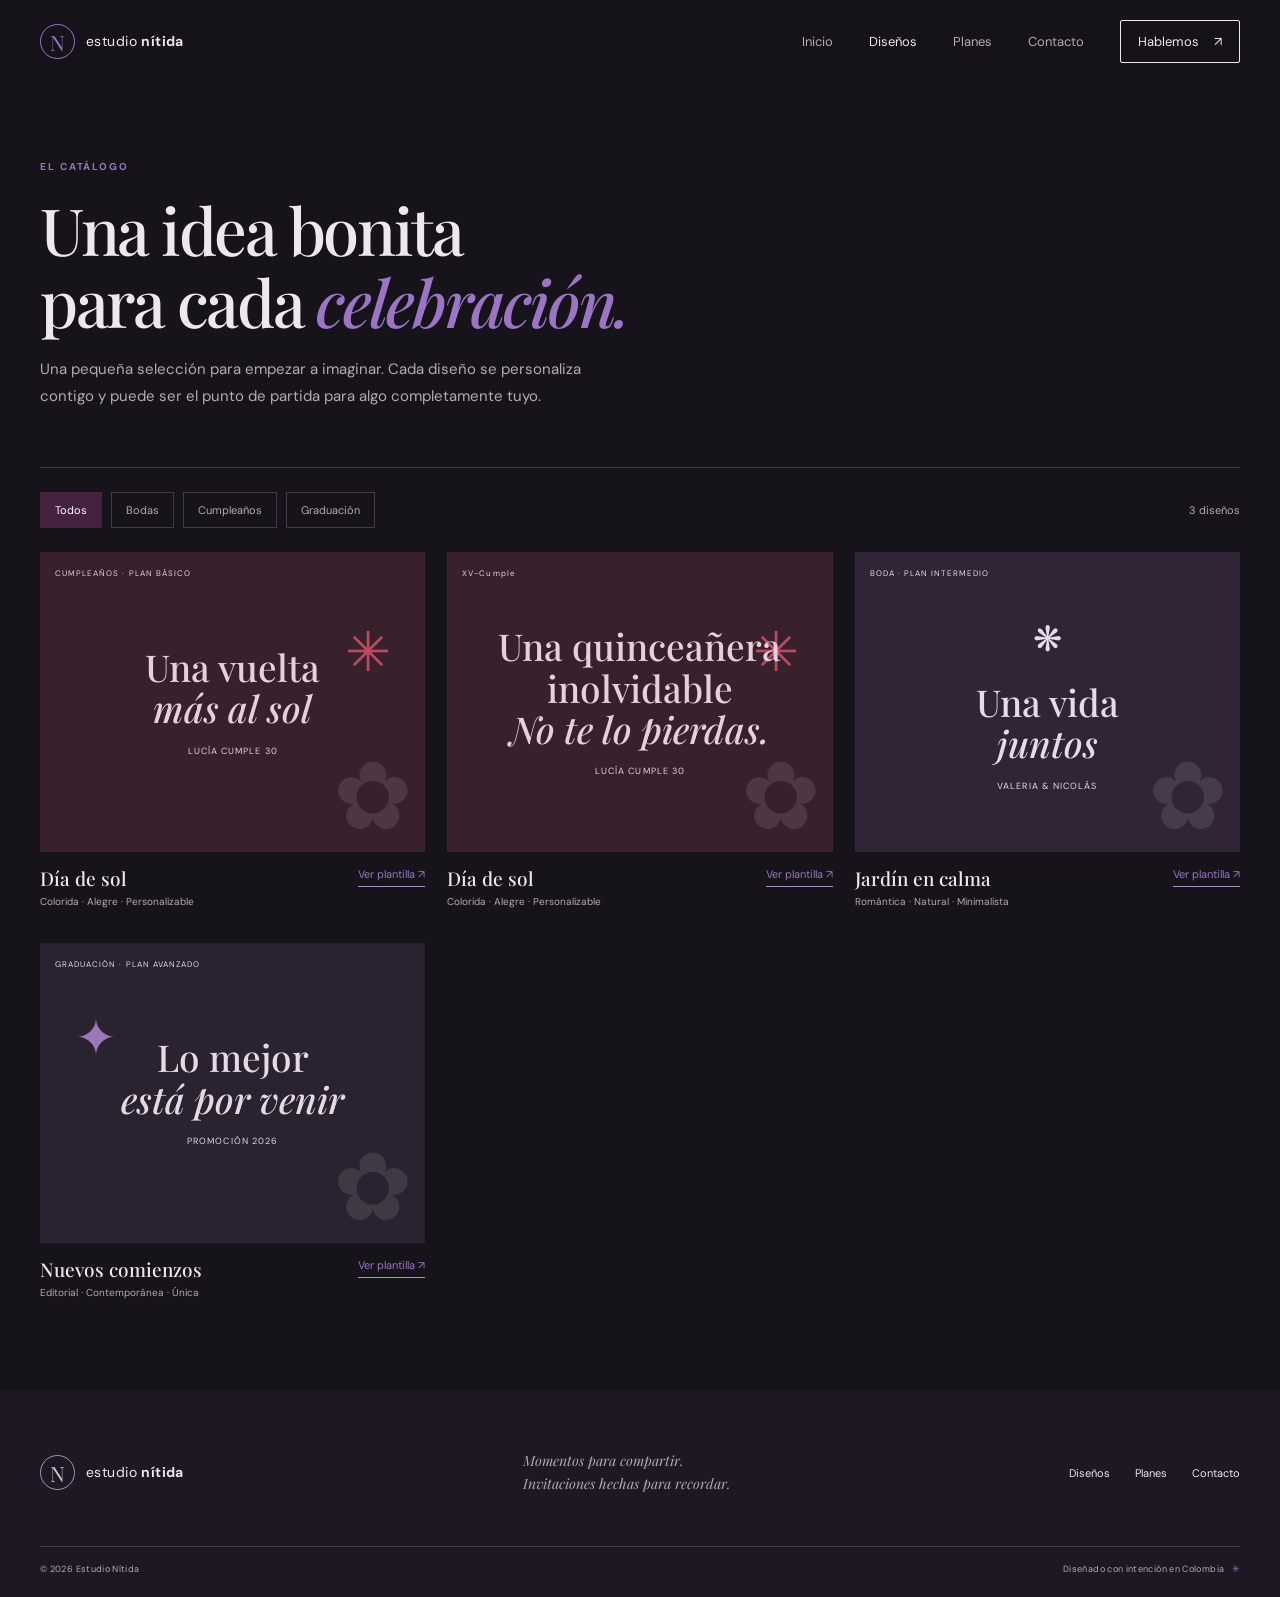
==== pages/catalogo.html @ 379abcd2 "gitignre" ====
<!doctype html>
<html lang="es">
  <head>
    <meta charset="utf-8" />
    <meta name="viewport" content="width=device-width, initial-scale=1" />
    <meta
      name="description"
      content="Explora invitaciones digitales de boda, cumpleaños y graduación."
    />
    <title>Diseños — Estudio Nítida</title>
    <link rel="preconnect" href="https://fonts.googleapis.com" />
    <link rel="preconnect" href="https://fonts.gstatic.com" crossorigin />
    <link
      href="https://fonts.googleapis.com/css2?family=DM+Sans:wght@400;500;600;700&family=Playfair+Display:ital,wght@0,500;0,600;0,700;1,500&display=swap"
      rel="stylesheet"
    />
    <link rel="stylesheet" href="../css/main.css" />
    <link rel="stylesheet" href="../css/components.css" />
    <link rel="stylesheet" href="../css/responsive.css" />
  </head>
  <body>
    <header class="site-header">
      <a class="brand" href="../index.html"
        ><span class="brand-mark">N</span><span>estudio <b>nítida</b></span></a
      >
      <button class="menu-toggle" aria-expanded="false" aria-label="Abrir menú">
        <span></span><span></span>
      </button>
      <nav class="main-nav" aria-label="Navegación principal">
        <a href="../index.html">Inicio</a
        ><a class="active" href="catalogo.html">Diseños</a>
        <a href="servicios.html">Planes</a><a href="contacto.html">Contacto</a>
        <a class="nav-cta" href="contacto.html">Hablemos <span>↗</span></a>
      </nav>
    </header>
    <main class="inner-page">
      <section class="wrap page-hero">
        <p class="eyebrow">EL CATÁLOGO</p>
        <h1>Una idea bonita<br />para cada <em>celebración.</em></h1>
        <p>
          Una pequeña selección para empezar a imaginar. Cada diseño se
          personaliza contigo y puede ser el punto de partida para algo
          completamente tuyo.
        </p>
      </section>
      <section class="wrap">
        <div class="catalog-toolbar">
          <div
            class="filter-list"
            role="group"
            aria-label="Filtrar por tipo de evento"
          >
            <button class="filter-button" data-filter="all" aria-pressed="true">
              Todos
            </button>
            <button
              class="filter-button"
              data-filter="boda"
              aria-pressed="false"
            >
              Bodas
            </button>
            <button
              class="filter-button"
              data-filter="cumpleanos"
              aria-pressed="false"
            >
              Cumpleaños
            </button>
            <button
              class="filter-button"
              data-filter="graduacion"
              aria-pressed="false"
            >
              Graduación
            </button>
          </div>
          <span class="catalog-count" aria-live="polite">3 diseños</span>
        </div>
        <!-- El catálogo contiene una plantilla de referencia para cada plan. -->
        <div class="catalog-grid">
          <article class="catalog-item" data-category="cumpleanos">
            <div class="catalog-art birthday">
              <span class="catalog-label">CUMPLEAÑOS · PLAN BÁSICO</span
              ><span class="birthday-sun">✳</span
              ><strong>Una vuelta<br /><em>más al sol</em></strong
              ><small>LUCÍA CUMPLE 30</small>
            </div>
            <div class="catalog-info">
              <div>
                <h2>Día de sol</h2>
                <p>Colorida · Alegre · Personalizable</p>
              </div>
              <a href="../templates/basic/birthday-01/">Ver plantilla ↗</a>
            </div>
          </article>
          <article class="catalog-item" data-category="cumpleanos">
            <div class="catalog-art birthday">
              <span class="catalog-label"> XV-Cumple </span>
              <span class="birthday-sun">✳</span>
              <strong>Una quinceañera inolvidable<br /><em>No te lo pierdas.</em></strong
              ><small>LUCÍA CUMPLE 30</small>
            </div>
            <div class="catalog-info">
              <div>
                <h2>Día de sol</h2>
                <p>Colorida · Alegre · Personalizable</p>
              </div>
              <a href="../templates/intermediate/XV-cumple/invitacion.html">Ver plantilla ↗</a>
            </div>
          </article>
          <article class="catalog-item" data-category="boda">
            <div class="catalog-art wedding">
              <span class="catalog-label">BODA · PLAN INTERMEDIO</span
              ><span class="mini-wreath">❋</span
              ><strong>Una vida<br /><em>juntos</em></strong
              ><small>VALERIA &amp; NICOLÁS</small>
            </div>
            <div class="catalog-info">
              <div>
                <h2>Jardín en calma</h2>
                <p>Romántica · Natural · Minimalista</p>
              </div>
              <a href="../templates/intermediate/wedding-01/"
                >Ver plantilla ↗</a
              >
            </div>
          </article>
          <article class="catalog-item" data-category="graduacion">
            <div class="catalog-art graduation">
              <span class="catalog-label">GRADUACIÓN · PLAN AVANZADO</span
              ><span class="grad-star">✦</span
              ><strong>Lo mejor<br /><em>está por venir</em></strong
              ><small>PROMOCIÓN 2026</small>
            </div>
            <div class="catalog-info">
              <div>
                <h2>Nuevos comienzos</h2>
                <p>Editorial · Contemporánea · Única</p>
              </div>
              <a href="../templates/advanced/graduation-01/">Ver plantilla ↗</a>
            </div>
          </article>
        </div>
      </section>
    </main>
    <footer class="site-footer">
      <div class="wrap footer-top">
        <a class="brand brand-footer" href="../index.html"
          ><span class="brand-mark">N</span
          ><span>estudio <b>nítida</b></span></a
        >
        <p>Momentos para compartir.<br />Invitaciones hechas para recordar.</p>
        <div class="footer-links">
          <a href="catalogo.html">Diseños</a><a href="servicios.html">Planes</a
          ><a href="contacto.html">Contacto</a>
        </div>
      </div>
      <div class="wrap footer-bottom">
        <span>© 2026 Estudio Nítida</span
        ><span>Diseñado con intención en Colombia <i>✳</i></span>
      </div>
    </footer>
    <script src="../js/main.js"></script>
    <script src="../js/catalog.js"></script>
  </body>
</html>
---- css/main.css ----
/* Tema base: fondos oscuros con acentos violetas y rojos. */
@import url("https://fonts.googleapis.com/css2?family=DM+Sans:wght@400;500;600;700&family=Playfair+Display:ital,wght@0,500;0,600;0,700;1,500;1,600&display=swap");
:root {
  --ink: #eee7ed;
  --muted: #b4a9b5;
  --paper: #17131b;
  --white: #27212b;
  --violet: #9b75c3;
  --plum: #45233e;
  --sage: #302536;
  --line: #463847;
  --rose: #c95b6b;
  --serif: "Playfair Display", Georgia, serif;
  --sans: "DM Sans", Arial, sans-serif;
  --wide: 1200px;
  scrollbar-color: var(--violet) var(--paper);
  scrollbar-width: thin;
}
/* Barra de desplazamiento coordinada con la identidad oscura de la página. */
::-webkit-scrollbar {
  width: 11px;
}
::-webkit-scrollbar-track {
  background: var(--paper);
}
::-webkit-scrollbar-thumb {
  background: linear-gradient(180deg, var(--violet), var(--rose));
  border: 3px solid var(--paper);
  border-radius: 10px;
}
::-webkit-scrollbar-thumb:hover {
  background: var(--rose);
}
* {
  box-sizing: border-box;
}
html {
  scroll-behavior: smooth;
}
body {
  margin: 0;
  background: var(--paper);
  color: var(--ink);
  font-family: var(--sans);
  font-size: 15px;
  line-height: 1.65;
}
a {
  color: inherit;
  text-decoration: none;
}
button,
input,
select,
textarea {
  font: inherit;
}
.wrap {
  width: min(var(--wide), calc(100% - 64px));
  margin-inline: auto;
}
.site-header {
  height: 84px;
  padding: 0 max(32px, calc((100vw - var(--wide)) / 2));
  display: flex;
  align-items: center;
  justify-content: space-between;
  border-bottom: 1px solid rgba(41, 42, 37, 0.08);
  position: sticky;
  top: 0;
  z-index: 5;
  background: rgba(23, 19, 27, 0.94);
  backdrop-filter: blur(14px);
  transition:
    box-shadow 0.25s ease,
    border-color 0.25s ease;
}
.site-header.is-scrolled {
  border-color: var(--line);
  box-shadow: 0 12px 32px rgba(8, 5, 12, 0.3);
}
.brand {
  display: flex;
  gap: 11px;
  align-items: center;
  font-size: 14px;
  letter-spacing: 0.03em;
}
.brand b {
  font-weight: 700;
}
.brand-mark {
  display: grid;
  place-items: center;
  width: 35px;
  height: 35px;
  border: 1px solid var(--violet);
  border-radius: 50%;
  font-family: var(--serif);
  font-size: 21px;
  color: var(--violet);
}
.main-nav {
  display: flex;
  align-items: center;
  gap: 36px;
  font-size: 13px;
}
.main-nav > a:not(.nav-cta) {
  color: #b4a9b5;
  transition:
    color 0.2s,
    transform 0.2s;
}
.main-nav > a:not(.nav-cta):hover {
  transform: translateY(-2px);
}
.main-nav > a.active,
.main-nav > a:hover {
  color: var(--ink);
}
.nav-cta {
  border: 1px solid var(--ink);
  padding: 10px 17px;
  border-radius: 2px;
}
.nav-cta span {
  margin-left: 12px;
}
.menu-toggle {
  display: none;
}
.hero {
  min-height: 640px;
  display: grid;
  grid-template-columns: 1fr 1fr;
  align-items: center;
  gap: 35px;
  padding-top: 35px;
  padding-bottom: 55px;
}
.hero-copy {
  padding: 20px 0 0 30px;
}
.eyebrow {
  font-size: 10px;
  letter-spacing: 0.19em;
  font-weight: 700;
  color: var(--violet);
  margin: 0 0 19px;
}
.eyebrow-line {
  display: inline-block;
  width: 25px;
  height: 1px;
  background: var(--violet);
  vertical-align: middle;
  margin-right: 10px;
}
.hero h1,
h2 {
  font: 500 clamp(42px, 5.1vw, 65px)/1.13 var(--serif);
  letter-spacing: -0.035em;
  margin: 0;
}
.hero h1 em,
h2 em {
  color: var(--violet);
  font-weight: 500;
}
.hero-text {
  max-width: 435px;
  margin: 23px 0 27px;
  color: #c8bdca;
  font-size: 15px;
  line-height: 1.9;
}
.hero-actions {
  display: flex;
  align-items: center;
  gap: 25px;
}
.button {
  display: inline-flex;
  align-items: center;
  justify-content: center;
  gap: 30px;
  padding: 14px 20px;
  font-size: 12px;
  letter-spacing: 0.015em;
  transition:
    transform 0.2s,
    background 0.2s;
}
.button:hover {
  transform: translateY(-3px);
  box-shadow: 0 10px 25px rgba(8, 5, 12, 0.25);
}
.button-dark {
  color: white;
  background: var(--plum);
}
.button-dark:hover {
  background: #32182d;
}
.text-link {
  font-size: 12px;
  border-bottom: 1px solid var(--line);
  padding: 5px 0;
}
.text-link span {
  margin-left: 9px;
  color: var(--violet);
}
.hero-note {
  margin-top: 55px;
  color: #b4a9b5;
  font-size: 10px;
  letter-spacing: 0.015em;
}
.note-dot {
  display: inline-block;
  width: 6px;
  height: 6px;
  background: var(--rose);
  border-radius: 50%;
  margin-right: 8px;
  vertical-align: 1px;
}
.hero-art {
  height: 520px;
  position: relative;
  display: flex;
  justify-content: center;
  align-items: center;
}
.art-backdrop {
  position: absolute;
  width: 78%;
  height: 79%;
  background: #2a2130;
  right: 4%;
  top: 8%;
  border-radius: 48% 48% 0 0;
}
.invite-card {
  position: relative;
  width: 275px;
  height: 390px;
  background: #28202b;
  box-shadow: 0 18px 50px #45233e29;
  text-align: center;
  padding: 30px 19px;
  color: #eee7ed;
  transform: rotate(3deg);
  display: flex;
  flex-direction: column;
  align-items: center;
}
.invite-top {
  font-size: 8px;
  letter-spacing: 0.18em;
}
.invite-flower {
  font-size: 29px;
  color: #dc7180;
  margin-top: 20px;
}
.invite-script {
  font: italic 500 29px/0.95 var(--serif);
  color: #b090cf;
  margin: 5px 0 12px;
}
.invite-rule {
  height: 1px;
  background: #63485e;
  width: 80%;
  margin: 8px auto;
}
.invite-names {
  font: 500 27px var(--serif);
  margin-top: 8px;
}
.invite-names span {
  font-style: italic;
  color: #dc7180;
}
.invite-date {
  font-size: 8px;
  letter-spacing: 0.1em;
  margin-top: 14px;
}
.invite-place {
  font-size: 9px;
  margin-top: 6px;
  color: #b4a9b5;
}
.invite-seal {
  width: 38px;
  height: 38px;
  border: 1px solid #9d7bb9;
  border-radius: 50%;
  font: 14px/13px var(--serif);
  padding-top: 5px;
  margin-top: 17px;
}
.invite-seal small {
  font-size: 8px;
}
.art-spark {
  position: absolute;
  color: #a686c6;
}
.spark-one {
  font-size: 44px;
  top: 68px;
  left: 15%;
}
.spark-two {
  font-size: 22px;
  bottom: 103px;
  right: 12%;
}
.art-caption {
  position: absolute;
  bottom: 4px;
  left: 4%;
  right: 4%;
  display: flex;
  gap: 12px;
  align-items: center;
  color: #83837a;
  font-size: 9px;
  letter-spacing: 0.08em;
}
.art-caption span:first-child {
  color: var(--violet);
  font-weight: 700;
}
.caption-arrow {
  margin-left: auto;
  color: var(--violet);
  font-size: 15px;
}
.trust-strip {
  border-block: 1px solid var(--line);
  background: #201923;
}
.trust-inner {
  height: 69px;
  display: flex;
  align-items: center;
  justify-content: space-around;
  color: #b4a9b5;
  font-size: 9px;
  letter-spacing: 0.15em;
}
.trust-inner i {
  font-style: normal;
  color: #aa8acb;
}
.section {
  padding-block: 105px;
}
.intro-section {
  display: grid;
  grid-template-columns: 1fr 0.7fr;
  gap: 110px;
  align-items: end;
}
.intro-section h2,
.section-heading h2,
.process-section h2,
.closing-cta h2 {
  font-size: 48px;
}
.intro-copy {
  max-width: 430px;
  color: #b4a9b5;
  font-size: 14px;
  line-height: 1.9;
}
.intro-copy p {
  margin: 0 0 19px;
}
.featured-section {
  background: #221b27;
  padding-block: 88px 96px;
}
.section-heading {
  display: flex;
  align-items: end;
  justify-content: space-between;
  margin-bottom: 42px;
}
.section-heading .eyebrow {
  margin-bottom: 13px;
}
.section-heading h2 {
  font-size: 43px;
}
.featured-grid {
  display: grid;
  grid-template-columns: repeat(3, 1fr);
  gap: 23px;
}
.feature-art {
  height: 330px;
  position: relative;
  text-align: center;
  display: flex;
  flex-direction: column;
  justify-content: center;
  align-items: center;
  overflow: hidden;
  transition:
    transform 0.45s ease,
    filter 0.45s ease;
}
.feature-card:hover .feature-art {
  transform: translateY(-5px);
  filter: saturate(1.12);
}
.feature-tag {
  position: absolute;
  top: 18px;
  left: 18px;
  font-size: 8px;
  letter-spacing: 0.12em;
}
.feature-art strong {
  font: 500 36px/1.1 var(--serif);
  position: relative;
  z-index: 1;
}
.feature-art strong em {
  font-weight: 500;
}
.feature-art small {
  font-size: 10px;
  letter-spacing: 0.1em;
  margin-top: 16px;
}
.feature-wedding {
  background: #302436;
  color: #e7dbe9;
}
.feature-wedding:before,
.feature-wedding:after {
  content: "❧";
  position: absolute;
  font: 130px var(--serif);
  color: #81639a;
  opacity: 0.54;
}
.feature-wedding:before {
  top: 23px;
  left: -12px;
  transform: rotate(-45deg);
}
.feature-wedding:after {
  bottom: 4px;
  right: -8px;
  transform: rotate(135deg);
}
.mini-wreath {
  font-size: 35px;
  margin-bottom: 12px;
}
.feature-birthday {
  background: #38212d;
  color: #e8cfde;
}
.birthday-sun {
  font-size: 55px;
  position: absolute;
  right: 34px;
  top: 55px;
  color: #bc4a62;
}
.feature-birthday strong {
  font-size: 40px;
}
.feature-graduation {
  background: #2a2230;
  color: #e4d9e5;
}
.grad-star {
  font-size: 50px;
  position: absolute;
  left: 35px;
  top: 54px;
  color: #9b78b9;
}
.feature-graduation:after {
  content: "✧";
  position: absolute;
  right: 34px;
  bottom: 30px;
  font-size: 80px;
  color: #a5a18f;
}
.feature-meta {
  display: flex;
  justify-content: space-between;
  padding: 14px 1px 0;
  font-size: 12px;
}
.feature-meta span:last-child {
  color: var(--violet);
}
.process-section {
  background: var(--paper);
}
.process-wrap {
  display: grid;
  grid-template-columns: 0.9fr 1.1fr;
  gap: 105px;
  align-items: center;
}
.process-intro > p:not(.eyebrow) {
  max-width: 360px;
  color: var(--muted);
  font-size: 13px;
  margin: 20px 0 25px;
}
.button-outline {
  border: 1px solid #ac98b0;
}
.steps article {
  display: grid;
  grid-template-columns: 42px 1fr 30px;
  gap: 20px;
  align-items: start;
  padding: 23px 0;
  border-bottom: 1px solid var(--line);
}
.steps article:first-child {
  border-top: 1px solid var(--line);
}
.steps article > span {
  font-size: 10px;
  color: var(--violet);
  padding-top: 4px;
}
.steps h3 {
  font: 500 22px var(--serif);
  margin: 0 0 6px;
}
.steps p {
  font-size: 12px;
  color: var(--muted);
  margin: 0;
}
.steps b {
  font-size: 20px;
  font-weight: 400;
  color: #aa8acb;
}
.closing-cta {
  background: var(--plum);
  color: #f0e8ed;
  position: relative;
  overflow: hidden;
}
.closing-inner {
  min-height: 310px;
  display: flex;
  align-items: center;
  justify-content: space-between;
  position: relative;
}
.closing-cta .eyebrow {
  color: #e2bac4;
}
.closing-cta h2 {
  font-size: 46px;
}
.closing-cta h2 em {
  color: #e2bac4;
}
.button-light {
  background: #17131b;
  color: var(--ink);
  margin-right: 115px;
}
.closing-flower {
  position: absolute;
  right: -15px;
  bottom: -66px;
  font-size: 230px;
  color: #81639a;
  opacity: 0.4;
}
.site-footer {
  background: #1e1823;
}

/* Aparición progresiva al entrar cada bloque en la ventana visible. */
.reveal {
  opacity: 0;
  transform: translateY(24px);
  transition:
    opacity 0.7s ease,
    transform 0.7s cubic-bezier(0.2, 0.7, 0.2, 1);
  transition-delay: var(--reveal-delay, 0ms);
}
.reveal.is-visible {
  opacity: 1;
  transform: translateY(0);
}
.hero-copy {
  animation: rise-in 0.8s 0.08s both cubic-bezier(0.2, 0.7, 0.2, 1);
}
.hero-art {
  animation: rise-in 0.9s 0.18s both cubic-bezier(0.2, 0.7, 0.2, 1);
}
.invite-card {
  animation: invitation-float 6s 1s ease-in-out infinite;
}
.art-spark {
  animation: spark-pulse 3.2s ease-in-out infinite;
}
.spark-two {
  animation-delay: 1.2s;
}
@keyframes rise-in {
  from {
    opacity: 0;
    transform: translateY(22px);
  }
  to {
    opacity: 1;
    transform: translateY(0);
  }
}
@keyframes invitation-float {
  0%,
  100% {
    transform: rotate(3deg) translateY(0);
  }
  50% {
    transform: rotate(3deg) translateY(-9px);
  }
}
@keyframes spark-pulse {
  0%,
  100% {
    opacity: 0.55;
    transform: scale(0.9);
  }
  50% {
    opacity: 1;
    transform: scale(1.08);
  }
}
@media (prefers-reduced-motion: reduce) {
  *,
  *:before,
  *:after {
    scroll-behavior: auto !important;
    animation-duration: 0.01ms !important;
    animation-iteration-count: 1 !important;
    transition-duration: 0.01ms !important;
  }
  .reveal {
    opacity: 1;
    transform: none;
  }
}
.footer-top {
  display: flex;
  align-items: center;
  justify-content: space-between;
  padding-block: 45px 37px;
}
.brand-footer .brand-mark {
  border-color: #aa91c3;
  color: #d4bdde;
}
.footer-top > p {
  font: italic 14px/1.6 var(--serif);
  color: #b4a9b5;
}
.footer-links {
  display: flex;
  gap: 25px;
  font-size: 11px;
}
.footer-bottom {
  border-top: 1px solid var(--line);
  padding-block: 15px 20px;
  display: flex;
  justify-content: space-between;
  color: #b4a9b5;
  font-size: 9px;
  letter-spacing: 0.04em;
}
.footer-bottom i {
  font-style: normal;
  color: var(--violet);
  margin-left: 5px;
}
---- css/components.css ----
/* Componentes de catálogo, planes, formularios y plantillas. */
.page-hero {
  padding: 75px 0 57px;
  border-bottom: 1px solid var(--line);
}
.page-hero h1 {
  font: 500 clamp(42px, 6vw, 65px)/1.12 var(--serif);
  letter-spacing: -0.035em;
  margin: 0;
}
.page-hero h1 em {
  color: var(--violet);
  font-weight: 500;
}
.page-hero p:last-child {
  max-width: 560px;
  color: var(--muted);
  margin: 18px 0 0;
  line-height: 1.8;
}
.inner-page {
  min-height: 65vh;
}
.catalog-toolbar {
  display: flex;
  align-items: center;
  justify-content: space-between;
  padding-block: 24px;
}
.filter-list {
  display: flex;
  gap: 9px;
  flex-wrap: wrap;
}
.filter-button {
  border: 1px solid var(--line);
  padding: 8px 14px;
  background: transparent;
  color: #b4a9b5;
  font-size: 11px;
  cursor: pointer;
}
.filter-button[aria-pressed="true"],
.filter-button:hover {
  background: var(--plum);
  border-color: var(--plum);
  color: white;
}
.catalog-count {
  color: var(--muted);
  font-size: 11px;
}
.catalog-grid {
  display: grid;
  grid-template-columns: repeat(3, 1fr);
  gap: 32px 22px;
  padding-bottom: 90px;
}
.catalog-item[hidden] {
  display: none;
}
.catalog-art {
  height: 300px;
  position: relative;
  display: flex;
  flex-direction: column;
  align-items: center;
  justify-content: center;
  text-align: center;
  overflow: hidden;
  transition:
    transform 0.4s ease,
    filter 0.4s ease;
}
.catalog-item:hover .catalog-art {
  transform: translateY(-4px);
  filter: saturate(1.12);
}
.catalog-art strong {
  font: 500 37px/1.12 var(--serif);
  position: relative;
  z-index: 1;
}
.catalog-art strong em {
  font-weight: 500;
}
.catalog-art small {
  font-size: 9px;
  letter-spacing: 0.12em;
  margin-top: 15px;
  position: relative;
  z-index: 1;
}
.catalog-label {
  position: absolute;
  left: 15px;
  top: 15px;
  z-index: 2;
  font-size: 8px;
  letter-spacing: 0.13em;
}
.catalog-art.wedding {
  background: #302436;
  color: #e7dbe9;
}
.catalog-art.birthday {
  background: #38212d;
  color: #e8cfde;
}
.catalog-art.graduation {
  background: #2a2230;
  color: #e4d9e5;
}
.catalog-art.baby {
  background: #34222e;
  color: #dfcad9;
}
.catalog-art.party {
  background: #282432;
  color: #e5dbe9;
}
.catalog-art.quince {
  background: #39232e;
  color: #e6d2df;
}
.catalog-art:after {
  content: "✿";
  position: absolute;
  font-size: 95px;
  opacity: 0.12;
  right: 12px;
  bottom: -24px;
}
.catalog-info {
  display: flex;
  justify-content: space-between;
  align-items: start;
  padding-top: 13px;
}
.catalog-info h2 {
  font: 500 19px var(--serif);
  letter-spacing: 0;
  margin: 0;
}
.catalog-info p {
  font-size: 10px;
  color: var(--muted);
  margin: 3px 0 0;
}
.catalog-info > a {
  font-size: 11px;
  color: var(--violet);
  border-bottom: 1px solid #ad91c2;
  padding-bottom: 3px;
}
.plans-grid {
  display: grid;
  grid-template-columns: repeat(3, 1fr);
  gap: 17px;
  padding: 60px 0 100px;
}
.plan-card {
  background: var(--white);
  padding: 30px;
  border: 1px solid var(--line);
  display: flex;
  flex-direction: column;
  min-height: 420px;
}
.plan-card.popular {
  background: #34263b;
  border-color: #3a2b40;
}
.plan-kicker {
  font-size: 9px;
  letter-spacing: 0.17em;
  color: var(--violet);
  font-weight: 700;
}
.plan-card h2 {
  font-size: 35px;
  margin: 13px 0;
}
.plan-card > p {
  font-size: 12px;
  color: var(--muted);
  min-height: 42px;
}
.plan-card ul {
  padding: 17px 0;
  margin: 12px 0 25px;
  border-top: 1px solid var(--line);
  list-style: none;
  flex: 1;
}
.plan-card li {
  font-size: 11px;
  padding: 7px 0;
  color: #d2c8d2;
}
.plan-card li:before {
  content: "✳";
  font-size: 10px;
  color: #b89bd4;
  margin-right: 10px;
}
.plan-card .button {
  width: 100%;
}
.plan-note {
  text-align: center;
  color: var(--muted);
  font-size: 11px;
  padding: 0 20px 65px;
}
.contact-layout {
  display: grid;
  grid-template-columns: 0.75fr 1.25fr;
  gap: 80px;
  padding: 60px 0 95px;
}
.contact-aside h2 {
  font-size: 35px;
}
.contact-aside > p {
  color: var(--muted);
  font-size: 13px;
  line-height: 1.8;
}
.contact-note {
  border-top: 1px solid var(--line);
  margin-top: 28px;
  padding-top: 18px;
  font-size: 11px;
  color: var(--muted);
}
.contact-note strong {
  display: block;
  color: var(--ink);
  font: 500 18px var(--serif);
  margin-bottom: 4px;
}
.contact-form {
  display: grid;
  grid-template-columns: 1fr 1fr;
  gap: 18px;
}
.field {
  display: flex;
  flex-direction: column;
  gap: 7px;
}
.field.full {
  grid-column: 1/-1;
}
.field label {
  font-size: 10px;
  letter-spacing: 0.07em;
  color: #c8bdca;
}
.field input,
.field select,
.field textarea {
  background: transparent;
  border: 1px solid #514255;
  padding: 12px 13px;
  color: var(--ink);
  font-size: 12px;
  border-radius: 0;
  outline: none;
}
.field textarea {
  min-height: 118px;
  resize: vertical;
}
.field input:focus,
.field select:focus,
.field textarea:focus {
  border-color: var(--violet);
}
.field input::placeholder,
.field textarea::placeholder {
  color: #928697;
}
.form-status {
  grid-column: 1/-1;
  color: var(--violet);
  font-size: 12px;
  margin: 0;
}
.contact-form .button {
  justify-self: start;
  border: 0;
  cursor: pointer;
}
.template-preview {
  margin: 55px auto 90px;
  max-width: 800px;
  padding: 45px;
  background: #27212b;
  border: 1px solid var(--line);
  text-align: center;
  position: relative;
}
.template-preview h2 {
  font-size: 44px;
}
.template-preview > p {
  color: var(--muted);
  font-size: 13px;
}
.template-preview .field {
  max-width: 450px;
  margin: 18px auto;
  text-align: left;
}
.template-preview .button {
  border: 0;
  cursor: pointer;
}
.template-preview .rsvp-form {
  margin-top: 25px;
}
.template-preview .preview-badge {
  position: absolute;
  top: 13px;
  left: 13px;
  font-size: 8px;
  letter-spacing: 0.15em;
  color: var(--violet);
}
.template-preview .rsvp-status {
  font-size: 12px;
  color: var(--violet);
  min-height: 24px;
}
.no-results {
  grid-column: 1/-1;
  text-align: center;
  color: var(--muted);
  padding: 60px;
}
.page-hero .eyebrow {
  margin-bottom: 17px;
}
.faq-section {
  background: #201923;
  border-top: 1px solid var(--line);
}
.faq-wrap {
  display: grid;
  grid-template-columns: 0.8fr 1.2fr;
  gap: 90px;
  align-items: start;
}
.faq-intro h2 {
  font-size: 42px;
}
.faq-intro > p:not(.eyebrow) {
  max-width: 350px;
  color: var(--muted);
  font-size: 13px;
  margin: 18px 0;
}
.faq-list {
  border-top: 1px solid var(--line);
}
.faq-item {
  border-bottom: 1px solid var(--line);
}
.faq-item summary {
  position: relative;
  list-style: none;
  cursor: pointer;
  padding: 20px 42px 20px 0;
  font: 500 19px var(--serif);
  transition: color 0.2s ease;
}
.faq-item summary::-webkit-details-marker {
  display: none;
}
.faq-item summary:after {
  content: "+";
  position: absolute;
  top: 17px;
  right: 4px;
  color: var(--rose);
  font: 24px var(--sans);
  transition: transform 0.25s ease;
}
.faq-item[open] summary {
  color: #d4bdde;
}
.faq-item[open] summary:after {
  transform: rotate(45deg);
}
.faq-item p {
  max-width: 600px;
  color: var(--muted);
  font-size: 12px;
  line-height: 1.85;
  margin: -3px 42px 20px 0;
}
.faq-item[open] p {
  animation: faq-appear 0.3s ease both;
}
@keyframes faq-appear {
  from {
    opacity: 0;
    transform: translateY(-5px);
  }
  to {
    opacity: 1;
    transform: translateY(0);
  }
}
@media (max-width: 900px) {
  .faq-wrap {
    gap: 45px;
  }
}
@media (max-width: 650px) {
  .faq-wrap {
    grid-template-columns: 1fr;
    gap: 32px;
  }
  .faq-intro h2 {
    font-size: 38px;
  }
  .faq-item summary {
    font-size: 17px;
  }
}
---- css/responsive.css ----
/* Ajustes de navegación y composición para pantallas pequeñas. */
@media (max-width: 900px) {
  .wrap {
    width: min(100% - 44px, var(--wide));
  }
  .site-header {
    padding-inline: 22px;
  }
  .main-nav {
    gap: 19px;
  }
  .hero {
    min-height: 570px;
    gap: 8px;
  }
  .hero-copy {
    padding-left: 3px;
  }
  .hero h1 {
    font-size: 53px;
  }
  .hero-art {
    transform: scale(0.9);
  }
  .intro-section,
  .process-wrap {
    gap: 45px;
  }
  .featured-grid {
    gap: 14px;
  }
  .feature-art {
    height: 280px;
  }
  .feature-art strong {
    font-size: 31px;
  }
  .contact-layout {
    gap: 45px;
  }
  .plans-grid {
    gap: 11px;
  }
  .plan-card {
    padding: 24px;
  }
}
@media (max-width: 650px) {
  .wrap {
    width: calc(100% - 40px);
  }
  .site-header {
    height: 70px;
    padding-inline: 20px;
  }
  .menu-toggle {
    display: flex;
    flex-direction: column;
    gap: 5px;
    border: 0;
    background: transparent;
    padding: 10px;
  }
  .menu-toggle span {
    width: 22px;
    height: 1px;
    background: var(--ink);
  }
  .main-nav {
    display: none;
    position: absolute;
    top: 69px;
    left: 0;
    right: 0;
    background: var(--paper);
    padding: 18px 22px 25px;
    border-bottom: 1px solid var(--line);
    flex-direction: column;
    align-items: stretch;
    gap: 0;
  }
  .main-nav.open {
    display: flex;
  }
  .main-nav > a {
    padding: 12px 4px;
  }
  .nav-cta {
    margin-top: 8px;
    text-align: center;
  }
  .hero {
    display: flex;
    flex-direction: column;
    align-items: stretch;
    padding-top: 53px;
    padding-bottom: 30px;
    gap: 0;
  }
  .hero-copy {
    padding: 0;
  }
  .hero h1 {
    font-size: clamp(43px, 12vw, 58px);
  }
  .hero-text {
    font-size: 13px;
  }
  .hero-note {
    margin-top: 26px;
  }
  .hero-art {
    height: 430px;
    transform: none;
    margin-top: 4px;
  }
  .invite-card {
    transform: rotate(2deg) scale(0.88);
  }
  .hero-art .invite-card {
    animation-name: invitation-float-mobile;
  }
  @keyframes invitation-float-mobile {
    0%,
    100% {
      transform: rotate(2deg) scale(0.88) translateY(0);
    }
    50% {
      transform: rotate(2deg) scale(0.88) translateY(-8px);
    }
  }
  .art-backdrop {
    height: 82%;
    width: 77%;
    top: 4%;
  }
  .art-caption {
    left: 0;
    right: 0;
    bottom: 0;
  }
  .trust-inner {
    height: auto;
    padding-block: 15px;
    display: grid;
    grid-template-columns: 1fr 1fr;
    gap: 10px;
    text-align: center;
    font-size: 8px;
  }
  .trust-inner i {
    display: none;
  }
  .section {
    padding-block: 70px;
  }
  .intro-section,
  .process-wrap {
    grid-template-columns: 1fr;
    gap: 22px;
  }
  .intro-section h2,
  .section-heading h2,
  .process-section h2,
  .closing-cta h2 {
    font-size: 40px;
  }
  .intro-copy {
    font-size: 13px;
  }
  .featured-section {
    padding-block: 65px;
  }
  .section-heading {
    align-items: start;
    flex-direction: column;
    gap: 18px;
    margin-bottom: 25px;
  }
  .section-heading h2 {
    font-size: 38px;
  }
  .featured-grid {
    grid-template-columns: 1fr;
    gap: 25px;
  }
  .feature-art {
    height: 340px;
  }
  .process-wrap {
    gap: 37px;
  }
  .closing-inner {
    min-height: 350px;
    align-items: flex-start;
    justify-content: center;
    flex-direction: column;
    gap: 22px;
    padding-block: 45px;
  }
  .closing-cta h2 {
    font-size: 40px;
  }
  .button-light {
    margin: 0;
  }
  .closing-flower {
    font-size: 150px;
    right: -25px;
    bottom: -36px;
  }
  .footer-top {
    align-items: flex-start;
    gap: 18px;
    flex-wrap: wrap;
  }
  .footer-top > p {
    width: 100%;
    order: 3;
    margin: 0;
  }
  .footer-links {
    gap: 16px;
    font-size: 10px;
  }
  .footer-bottom {
    gap: 8px;
    flex-direction: column;
  }
  .page-hero {
    padding: 50px 0 35px;
  }
  .page-hero h1 {
    font-size: 46px;
  }
  .page-hero p:last-child {
    font-size: 13px;
  }
  .catalog-toolbar {
    align-items: flex-start;
    flex-direction: column;
    gap: 13px;
  }
  .filter-list {
    gap: 7px;
  }
  .filter-button {
    padding: 7px 10px;
  }
  .catalog-grid {
    grid-template-columns: 1fr;
    gap: 24px;
    padding-bottom: 65px;
  }
  .catalog-art {
    height: 340px;
  }
  .plans-grid {
    grid-template-columns: 1fr;
    padding: 35px 0 45px;
    gap: 13px;
  }
  .plan-card {
    min-height: 0;
  }
  .plan-card > p {
    min-height: 0;
  }
  .plan-note {
    padding-bottom: 45px;
  }
  .contact-layout {
    grid-template-columns: 1fr;
    gap: 30px;
    padding: 35px 0 65px;
  }
  .contact-aside h2 {
    font-size: 32px;
  }
  .contact-form {
    grid-template-columns: 1fr;
    gap: 14px;
  }
  .field.full {
    grid-column: auto;
  }
  .form-status {
    grid-column: auto;
  }
  .template-preview {
    margin: 35px auto 60px;
    padding: 40px 18px 26px;
  }
  .template-preview h2 {
    font-size: 35px;
  }
}
@media (prefers-reduced-motion: reduce) {
  *,
  *:before,
  *:after {
    scroll-behavior: auto !important;
    transition: none !important;
  }
}
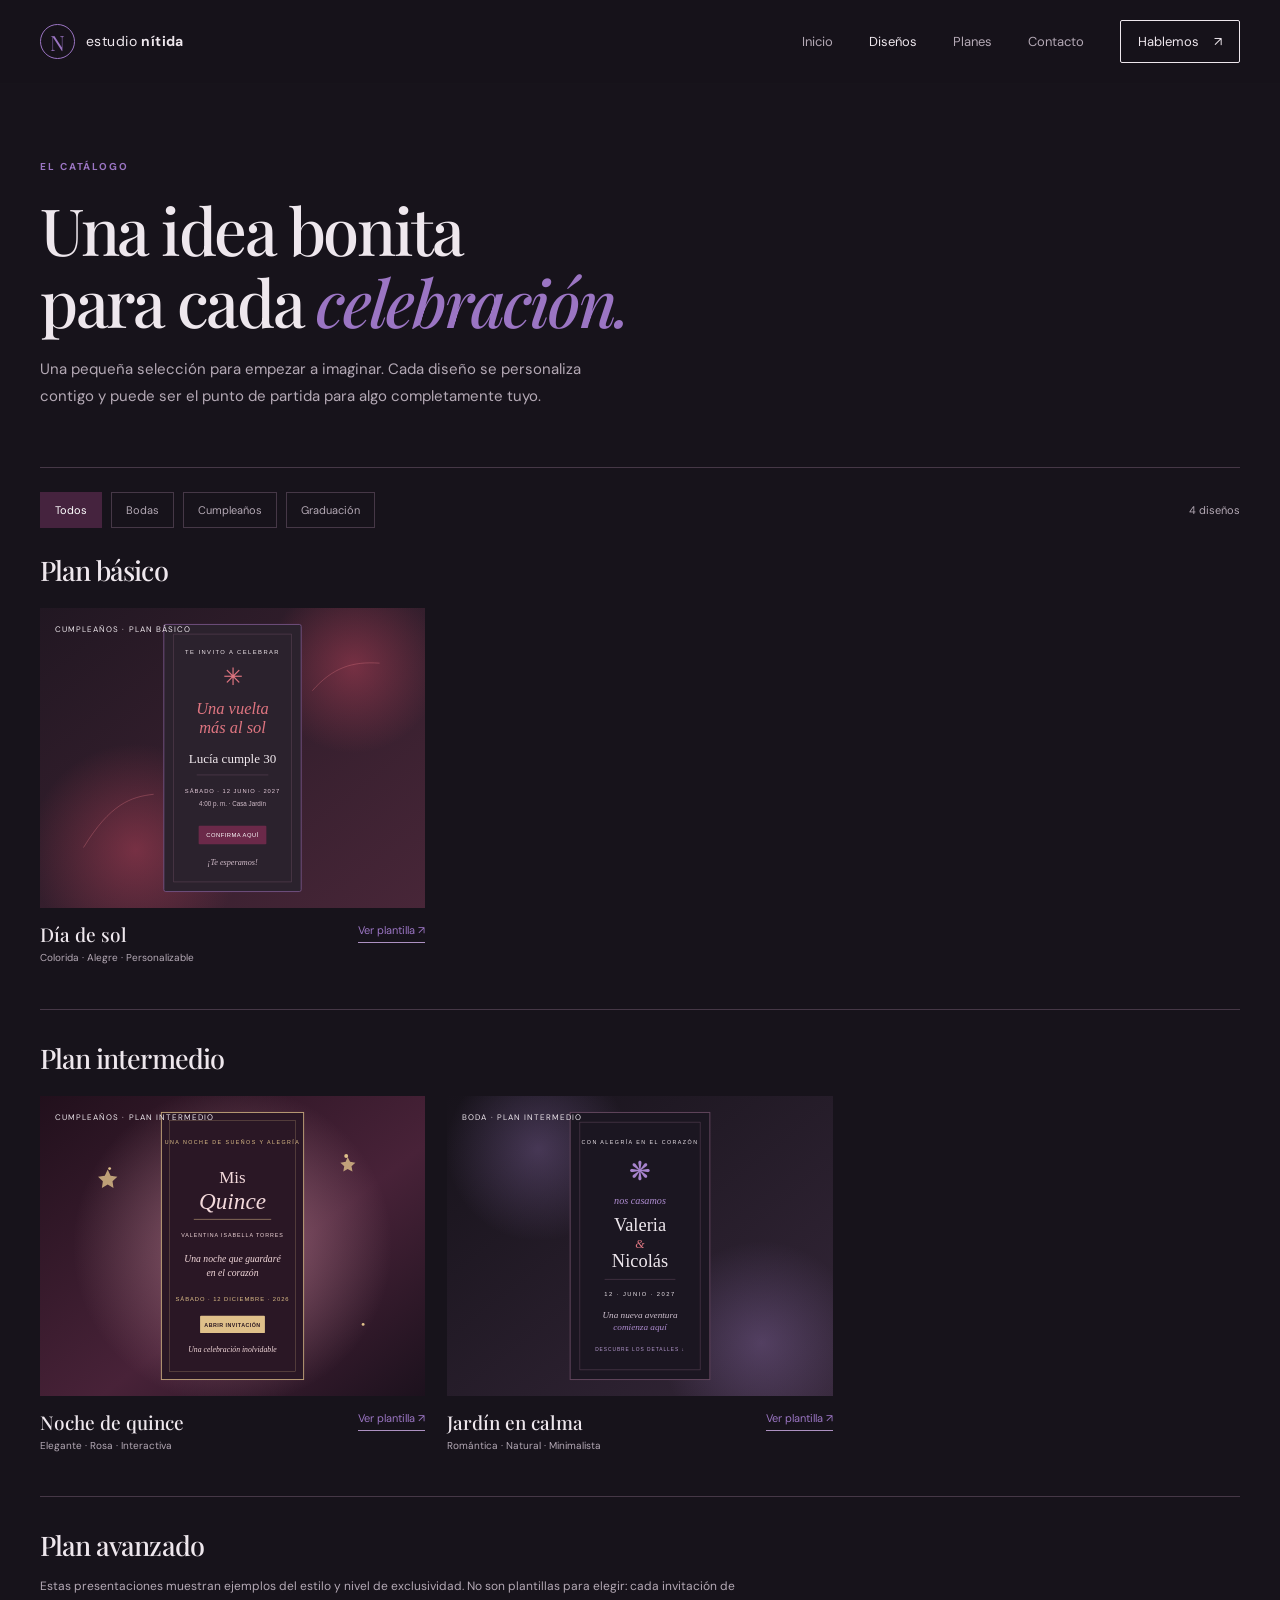
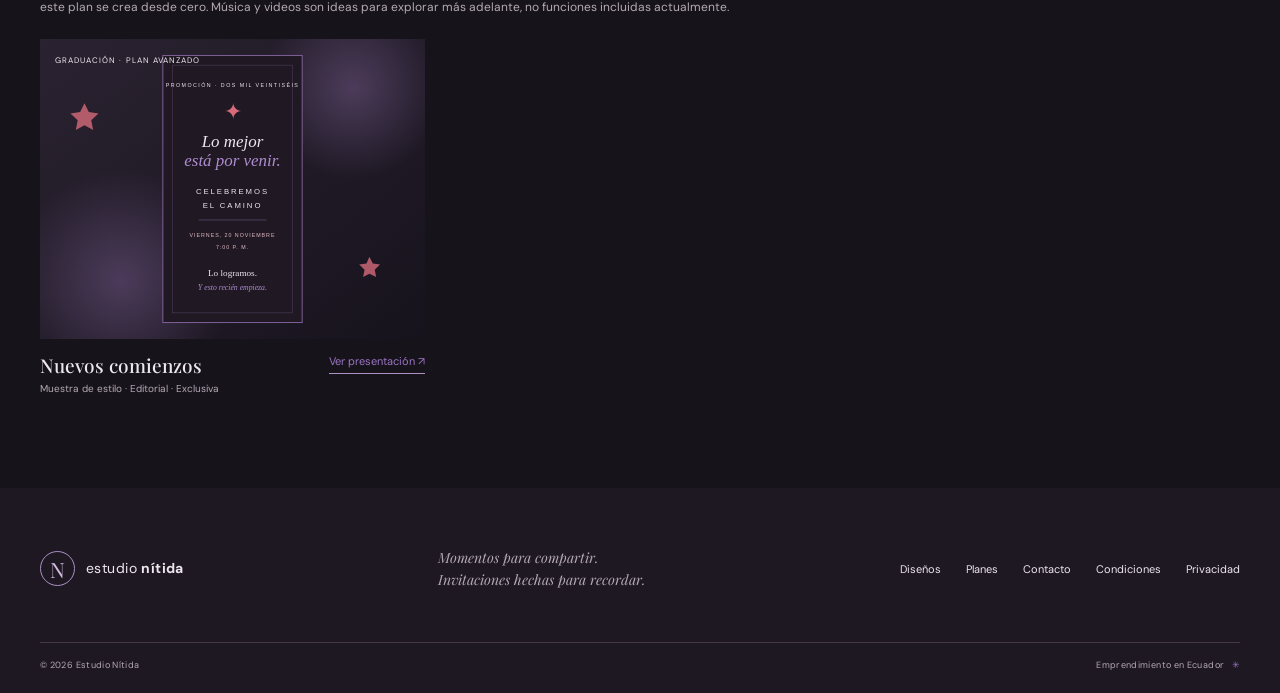
==== commit ebc954f4: "Modificaciones principales" ====
--- a/pages/catalogo.html
+++ b/pages/catalogo.html
@@ -75,73 +75,154 @@
               Graduación
             </button>
           </div>
-          <span class="catalog-count" aria-live="polite">3 diseños</span>
+          <span class="catalog-count" aria-live="polite">4 diseños</span>
         </div>
-        <!-- El catálogo contiene una plantilla de referencia para cada plan. -->
-        <div class="catalog-grid">
-          <article class="catalog-item" data-category="cumpleanos">
-            <div class="catalog-art birthday">
-              <span class="catalog-label">CUMPLEAÑOS · PLAN BÁSICO</span
-              ><span class="birthday-sun">✳</span
-              ><strong>Una vuelta<br /><em>más al sol</em></strong
-              ><small>LUCÍA CUMPLE 30</small>
-            </div>
-            <div class="catalog-info">
-              <div>
-                <h2>Día de sol</h2>
-                <p>Colorida · Alegre · Personalizable</p>
-              </div>
-              <a href="../templates/basic/birthday-01/">Ver plantilla ↗</a>
-            </div>
-          </article>
-          <article class="catalog-item" data-category="cumpleanos">
-            <div class="catalog-art birthday">
-              <span class="catalog-label"> XV-Cumple </span>
-              <span class="birthday-sun">✳</span>
-              <strong>Una quinceañera inolvidable<br /><em>No te lo pierdas.</em></strong
-              ><small>LUCÍA CUMPLE 30</small>
-            </div>
-            <div class="catalog-info">
-              <div>
-                <h2>Día de sol</h2>
-                <p>Colorida · Alegre · Personalizable</p>
-              </div>
-              <a href="../templates/intermediate/XV-cumple/invitacion.html">Ver plantilla ↗</a>
-            </div>
-          </article>
-          <article class="catalog-item" data-category="boda">
-            <div class="catalog-art wedding">
-              <span class="catalog-label">BODA · PLAN INTERMEDIO</span
-              ><span class="mini-wreath">❋</span
-              ><strong>Una vida<br /><em>juntos</em></strong
-              ><small>VALERIA &amp; NICOLÁS</small>
-            </div>
-            <div class="catalog-info">
-              <div>
-                <h2>Jardín en calma</h2>
-                <p>Romántica · Natural · Minimalista</p>
-              </div>
-              <a href="../templates/intermediate/wedding-01/"
-                >Ver plantilla ↗</a
-              >
-            </div>
-          </article>
-          <article class="catalog-item" data-category="graduacion">
-            <div class="catalog-art graduation">
-              <span class="catalog-label">GRADUACIÓN · PLAN AVANZADO</span
-              ><span class="grad-star">✦</span
-              ><strong>Lo mejor<br /><em>está por venir</em></strong
-              ><small>PROMOCIÓN 2026</small>
-            </div>
-            <div class="catalog-info">
-              <div>
-                <h2>Nuevos comienzos</h2>
-                <p>Editorial · Contemporánea · Única</p>
-              </div>
-              <a href="../templates/advanced/graduation-01/">Ver plantilla ↗</a>
-            </div>
-          </article>
-        </div>
+        <section
+          class="catalog-plan-section"
+          data-plan-section="basic"
+          aria-labelledby="catalog-basic-title"
+        >
+          <h2 class="catalog-plan-title" id="catalog-basic-title">
+            Plan básico
+          </h2>
+          <div class="catalog-grid">
+            <article
+              class="catalog-item"
+              data-category="cumpleanos"
+              data-plan="basic"
+            >
+              <div class="catalog-art">
+                <img
+                  class="catalog-preview"
+                  src="../templates/basic/birthday-01/preview.svg"
+                  alt="Vista previa de Día de sol, una invitación colorida de cumpleaños"
+                  width="800"
+                  height="620"
+                  loading="lazy"
+                  decoding="async"
+                />
+                <span class="catalog-label">CUMPLEAÑOS · PLAN BÁSICO</span>
+              </div>
+              <div class="catalog-info">
+                <div>
+                  <h3>Día de sol</h3>
+                  <p>Colorida · Alegre · Personalizable</p>
+                </div>
+                <a href="../templates/basic/birthday-01/">Ver plantilla ↗</a>
+              </div>
+            </article>
+          </div>
+        </section>
+        <section
+          class="catalog-plan-section"
+          data-plan-section="intermediate"
+          aria-labelledby="catalog-intermediate-title"
+        >
+          <h2 class="catalog-plan-title" id="catalog-intermediate-title">
+            Plan intermedio
+          </h2>
+          <div class="catalog-grid">
+            <article
+              class="catalog-item"
+              data-category="cumpleanos"
+              data-plan="intermediate"
+            >
+              <div class="catalog-art">
+                <img
+                  class="catalog-preview"
+                  src="../templates/intermediate/XV-cumple/preview.svg"
+                  alt="Vista previa de Noche de quince, una invitación elegante en tonos rosa y dorado"
+                  width="800"
+                  height="620"
+                  loading="lazy"
+                  decoding="async"
+                />
+                <span class="catalog-label">CUMPLEAÑOS · PLAN INTERMEDIO</span>
+              </div>
+              <div class="catalog-info">
+                <div>
+                  <h3>Noche de quince</h3>
+                  <p>Elegante · Rosa · Interactiva</p>
+                </div>
+                <a href="../templates/intermediate/XV-cumple/invitacion.html"
+                  >Ver plantilla ↗</a
+                >
+              </div>
+            </article>
+            <article
+              class="catalog-item"
+              data-category="boda"
+              data-plan="intermediate"
+            >
+              <div class="catalog-art">
+                <img
+                  class="catalog-preview"
+                  src="../templates/intermediate/wedding-01/preview.svg"
+                  alt="Vista previa de Jardín en calma, una invitación de boda romántica y natural"
+                  width="800"
+                  height="620"
+                  loading="lazy"
+                  decoding="async"
+                />
+                <span class="catalog-label">BODA · PLAN INTERMEDIO</span>
+              </div>
+              <div class="catalog-info">
+                <div>
+                  <h3>Jardín en calma</h3>
+                  <p>Romántica · Natural · Minimalista</p>
+                </div>
+                <a href="../templates/intermediate/wedding-01/"
+                  >Ver plantilla ↗</a
+                >
+              </div>
+            </article>
+          </div>
+        </section>
+        <section
+          class="catalog-plan-section"
+          data-plan-section="advanced"
+          id="plan-avanzado"
+          aria-labelledby="catalog-advanced-title"
+        >
+          <h2 class="catalog-plan-title" id="catalog-advanced-title">
+            Plan avanzado
+          </h2>
+          <p class="catalog-plan-note">
+            Estas presentaciones muestran ejemplos del estilo y nivel de
+            exclusividad. No son plantillas para elegir: cada invitación de este
+            plan se crea desde cero. Música y videos son ideas para explorar más
+            adelante, no funciones incluidas actualmente.
+          </p>
+          <div class="catalog-grid">
+            <article
+              class="catalog-item"
+              data-category="graduacion"
+              data-plan="advanced"
+            >
+              <div class="catalog-art">
+                <img
+                  class="catalog-preview"
+                  src="../templates/advanced/graduation-01/preview.svg"
+                  alt="Vista previa de Nuevos comienzos, una invitación de graduación contemporánea"
+                  width="800"
+                  height="620"
+                  loading="lazy"
+                  decoding="async"
+                />
+                <span class="catalog-label">GRADUACIÓN · PLAN AVANZADO</span>
+              </div>
+              <div class="catalog-info">
+                <div>
+                  <h3>Nuevos comienzos</h3>
+                  <p>Muestra de estilo · Editorial · Exclusiva</p>
+                </div>
+                <a href="../templates/advanced/graduation-01/"
+                  >Ver presentación ↗</a
+                >
+              </div>
+            </article>
+          </div>
+        </section>
       </section>
     </main>
     <footer class="site-footer">
@@ -154,11 +235,13 @@
         <div class="footer-links">
           <a href="catalogo.html">Diseños</a><a href="servicios.html">Planes</a
           ><a href="contacto.html">Contacto</a>
+          <a href="condiciones.html">Condiciones</a>
+          <a href="privacidad.html">Privacidad</a>
         </div>
       </div>
       <div class="wrap footer-bottom">
         <span>© 2026 Estudio Nítida</span
-        ><span>Diseñado con intención en Colombia <i>✳</i></span>
+        ><span>Emprendimiento en Ecuador <i>✳</i></span>
       </div>
     </footer>
     <script src="../js/main.js"></script>
--- a/css/main.css
+++ b/css/main.css
@@ -401,8 +401,19 @@
 }
 .featured-grid {
   display: grid;
-  grid-template-columns: repeat(3, 1fr);
+  grid-template-columns: repeat(auto-fill, minmax(min(100%, 360px), 360px));
   gap: 23px;
+}
+.featured-plan + .featured-plan {
+  margin-top: 40px;
+  padding-top: 30px;
+  border-top: 1px solid var(--line);
+}
+.featured-plan-title {
+  margin: 0 0 15px;
+  color: var(--violet);
+  font-size: 10px;
+  letter-spacing: 0.16em;
 }
 .feature-art {
   height: 330px;
--- a/css/components.css
+++ b/css/components.css
@@ -20,6 +20,36 @@
 }
 .inner-page {
   min-height: 65vh;
+}
+.legal-content {
+  max-width: 850px;
+  padding: 38px 0 90px;
+}
+.legal-notice {
+  padding: 16px 18px;
+  border: 1px solid var(--violet);
+  color: var(--ink);
+  font-size: 12px;
+  line-height: 1.7;
+}
+.legal-content section {
+  margin-top: 32px;
+}
+.legal-content h2 {
+  font: 500 25px var(--serif);
+  margin: 0 0 10px;
+}
+.legal-content p,
+.legal-content li {
+  color: var(--muted);
+  font-size: 13px;
+  line-height: 1.8;
+}
+.legal-content ul {
+  padding-left: 22px;
+}
+.legal-contact {
+  color: var(--violet);
 }
 .catalog-toolbar {
   display: flex;
@@ -54,7 +84,31 @@
   display: grid;
   grid-template-columns: repeat(3, 1fr);
   gap: 32px 22px;
+}
+.catalog-plan-section + .catalog-plan-section {
+  margin-top: 42px;
+  padding-top: 30px;
+  border-top: 1px solid var(--line);
+}
+.catalog-plan-section:last-child {
   padding-bottom: 90px;
+}
+.catalog-plan-title {
+  font: 500 27px var(--serif);
+  margin: 0 0 20px;
+}
+.catalog-plan-note,
+.plan-detail {
+  max-width: 720px;
+  color: var(--muted);
+  font-size: 12px;
+  line-height: 1.7;
+}
+.catalog-plan-note {
+  margin: -7px 0 22px;
+}
+.plan-detail {
+  margin: 16px 0 0;
 }
 .catalog-item[hidden] {
   display: none;
@@ -62,34 +116,21 @@
 .catalog-art {
   height: 300px;
   position: relative;
-  display: flex;
-  flex-direction: column;
-  align-items: center;
-  justify-content: center;
-  text-align: center;
+  background: #302436;
   overflow: hidden;
   transition:
     transform 0.4s ease,
     filter 0.4s ease;
 }
+.catalog-preview {
+  display: block;
+  width: 100%;
+  height: 100%;
+  object-fit: cover;
+}
 .catalog-item:hover .catalog-art {
   transform: translateY(-4px);
   filter: saturate(1.12);
-}
-.catalog-art strong {
-  font: 500 37px/1.12 var(--serif);
-  position: relative;
-  z-index: 1;
-}
-.catalog-art strong em {
-  font-weight: 500;
-}
-.catalog-art small {
-  font-size: 9px;
-  letter-spacing: 0.12em;
-  margin-top: 15px;
-  position: relative;
-  z-index: 1;
 }
 .catalog-label {
   position: absolute;
@@ -99,45 +140,14 @@
   font-size: 8px;
   letter-spacing: 0.13em;
 }
-.catalog-art.wedding {
-  background: #302436;
-  color: #e7dbe9;
-}
-.catalog-art.birthday {
-  background: #38212d;
-  color: #e8cfde;
-}
-.catalog-art.graduation {
-  background: #2a2230;
-  color: #e4d9e5;
-}
-.catalog-art.baby {
-  background: #34222e;
-  color: #dfcad9;
-}
-.catalog-art.party {
-  background: #282432;
-  color: #e5dbe9;
-}
-.catalog-art.quince {
-  background: #39232e;
-  color: #e6d2df;
-}
-.catalog-art:after {
-  content: "✿";
-  position: absolute;
-  font-size: 95px;
-  opacity: 0.12;
-  right: 12px;
-  bottom: -24px;
-}
 .catalog-info {
   display: flex;
   justify-content: space-between;
   align-items: start;
   padding-top: 13px;
 }
-.catalog-info h2 {
+.catalog-info h2,
+.catalog-info h3 {
   font: 500 19px var(--serif);
   letter-spacing: 0;
   margin: 0;
@@ -257,6 +267,12 @@
   font-size: 10px;
   letter-spacing: 0.07em;
   color: #c8bdca;
+}
+.field-help {
+  color: var(--muted);
+  font-size: 10px;
+  line-height: 1.55;
+  margin: 0;
 }
 .field input,
 .field select,
--- a/css/responsive.css
+++ b/css/responsive.css
@@ -222,6 +222,7 @@
   .footer-links {
     gap: 16px;
     font-size: 10px;
+    flex-wrap: wrap;
   }
   .footer-bottom {
     gap: 8px;
@@ -250,7 +251,12 @@
   .catalog-grid {
     grid-template-columns: 1fr;
     gap: 24px;
+  }
+  .catalog-plan-section:last-child {
     padding-bottom: 65px;
+  }
+  .catalog-plan-title {
+    font-size: 24px;
   }
   .catalog-art {
     height: 340px;
